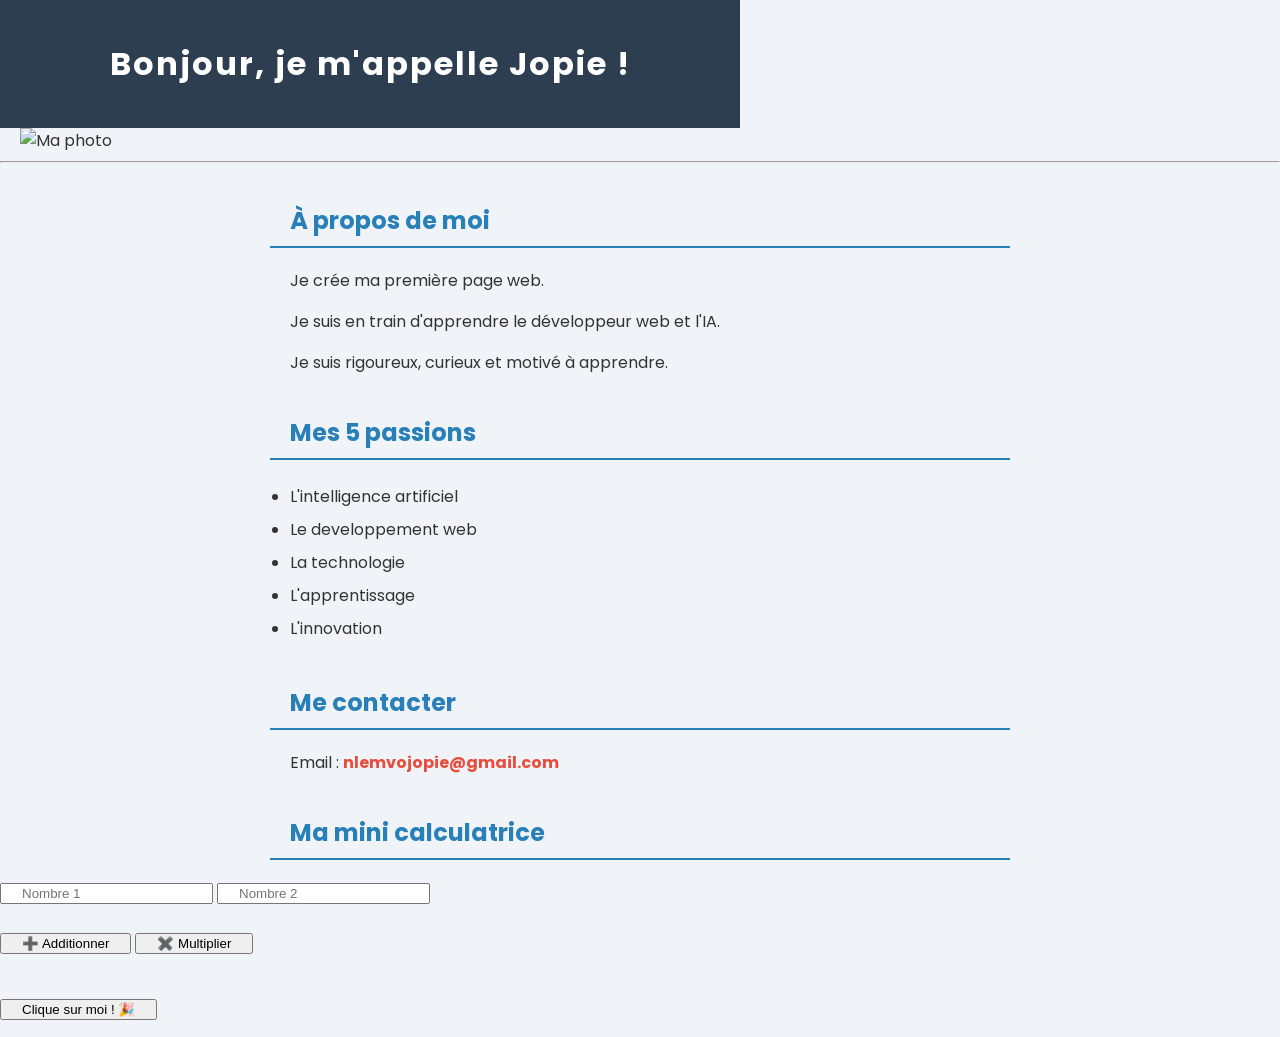
==== index.html @ d7982c97 "Premier commit - Ma carte de visite" ====
<!DOCTYPE html>
<html lang="en">
<head>
    <meta charset="UTF-8">
    <meta name="viewport" content="width=device-width, initial-scale=1.0">
    <title>Ma carte de visite</title>
    <link rel="stylesheet" href="style.css">
</head>
<body>
    <h1>Bonjour, je m'appelle Jopie !</h1>
    <img src="https://via.placeholder.com/150" alt="Ma photo">
    <hr>
    <h2>À propos de moi</h2>
    <p>Je crée ma première page web.</p>
    <p>Je suis en train d'apprendre le développeur web et l'IA.</p>
    <p>Je suis rigoureux, curieux et motivé à apprendre.</p>

    <h2>Mes 5 passions</h2>
    <ul>
        <li>L'intelligence artificiel</li>
        <li>Le developpement web</li>
        <li>La technologie</li>
        <li>L'apprentissage</li>
        <li>L'innovation</li>
    </ul>

    <h2>Me contacter</h2>
    <p>Email : <a href="mailto:nlemvojopie@gmail.com">nlemvojopie@gmail.com</a></p>

    <h2>Ma mini calculatrice</h2>
    <input id="nombre1" type="number" placeholder="Nombre 1">
    <input id="nombre2" type="number" placeholder="Nombre 2">
    <br><br>
    <button onclick="additionner()">➕ Additionner</button>
    <button onclick="multiplier()">✖️ Multiplier</button>
    <p id="resultat"></p>
    
    <br>
    <button id="monBouton" onclick="changerMessage()">
        Clique sur moi ! 🎉
    </button>
    <p id="messageSpecial"></p>

    <script src="script.js"></script>
</body>
</html>
---- style.css ----
@import url('https://fonts.googleapis.com/css2?family=Poppins:wght@300;400;600;700&display=swap');

/* Couleur de fond et police générale */
body {
    background-color: #f0f4f8;
    font-family: Arial, sans-serif;
    color: #333333;
    margin: 0;
    padding: 0;
}

/* Centrer tout le contenu */
h1, h2, p, ul {
    max-width: 700px;
    margin-left: auto;
    margin-right: auto;
}

/* Style du titre principal */
h1 {
    background-color: #2c3e50;
    color: white;
    text-align: center;
    padding: 40px;
    margin: 0;
}
/* Style des sous-titres */
h2 {
    color: #2980b9;
    border-bottom: 2px solid #2980b9;
    padding-bottom: 8px;
    margin-top: 40px;
}

/* Style des liens */
a {
    color: #e74c3c;
    text-decoration: none;
    font-weight: bold;
}

/* Effet au survol du lien */
a:hover {
    text-decoration: underline;
}
/* Google Font élégante */
@import url('https://fonts.googleapis.com/css2?family=Poppins:wght@300;400;600;700&display=swap');

body {
    font-family: 'Poppins', sans-serif;
}

/* Carte centrale avec ombre */
body > * {
    padding-left: 20px;
    padding-right: 20px;
}

/* Animation au survol des li */
li {
    padding: 4px 0;
    transition: padding-left 0.3s;
}

li:hover {
    padding-left: 12px;
    color: #2980b9;
    cursor: pointer;
}
/* Style du header */
h1 {
    letter-spacing: 2px;
    font-size: 2rem;
}
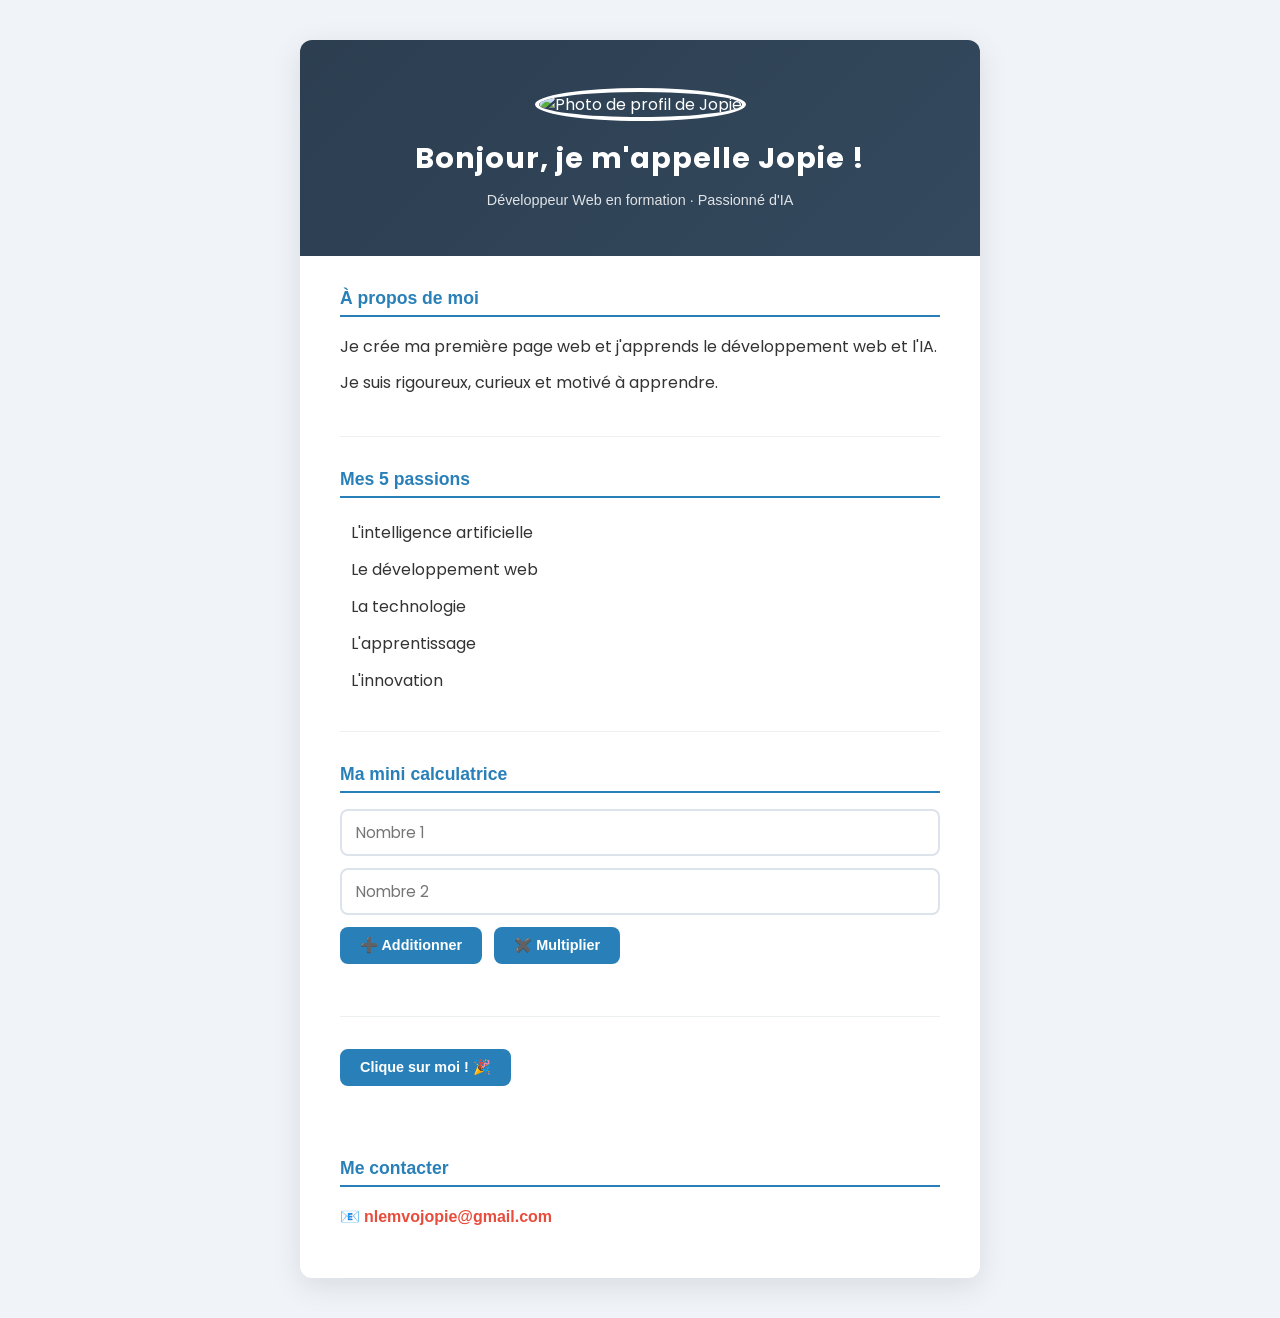
==== commit 5728d62b: "Amélioration du portfolio - design pro" ====
--- a/index.html
+++ b/index.html
@@ -1,46 +1,76 @@
 <!DOCTYPE html>
-<html lang="en">
+<html lang="fr">
 <head>
-    <meta charset="UTF-8">
-    <meta name="viewport" content="width=device-width, initial-scale=1.0">
-    <title>Ma carte de visite</title>
-    <link rel="stylesheet" href="style.css">
+  <meta charset="UTF-8">
+  <meta name="viewport" content="width=device-width, initial-scale=1.0">
+  <title>Jopie Nlemvo – Développeur Web</title>
+  <link rel="stylesheet" href="style.css">
 </head>
 <body>
-    <h1>Bonjour, je m'appelle Jopie !</h1>
-    <img src="https://via.placeholder.com/150" alt="Ma photo">
-    <hr>
-    <h2>À propos de moi</h2>
-    <p>Je crée ma première page web.</p>
-    <p>Je suis en train d'apprendre le développeur web et l'IA.</p>
-    <p>Je suis rigoureux, curieux et motivé à apprendre.</p>
 
-    <h2>Mes 5 passions</h2>
-    <ul>
-        <li>L'intelligence artificiel</li>
-        <li>Le developpement web</li>
-        <li>La technologie</li>
-        <li>L'apprentissage</li>
-        <li>L'innovation</li>
-    </ul>
+  <div class="carte">
 
-    <h2>Me contacter</h2>
-    <p>Email : <a href="mailto:nlemvojopie@gmail.com">nlemvojopie@gmail.com</a></p>
+    <!-- ✅ Header sémantique -->
+    <header>
+      <!-- ✅ Vraie photo (remplace l'URL par la tienne) -->
+      <img 
+        src="https://api.dicebear.com/7.x/initials/svg?seed=JN" 
+        alt="Photo de profil de Jopie"
+        class="avatar"
+      >
+      <h1>Bonjour, je m'appelle Jopie !</h1>
+      <p class="tagline">Développeur Web en formation · Passionné d'IA</p>
+    </header>
 
-    <h2>Ma mini calculatrice</h2>
-    <input id="nombre1" type="number" placeholder="Nombre 1">
-    <input id="nombre2" type="number" placeholder="Nombre 2">
-    <br><br>
-    <button onclick="additionner()">➕ Additionner</button>
-    <button onclick="multiplier()">✖️ Multiplier</button>
-    <p id="resultat"></p>
-    
-    <br>
-    <button id="monBouton" onclick="changerMessage()">
-        Clique sur moi ! 🎉
-    </button>
-    <p id="messageSpecial"></p>
+    <main>
 
-    <script src="script.js"></script>
+      <!-- ✅ Sections sémantiques -->
+      <section aria-label="À propos">
+        <h2>À propos de moi</h2>
+        <p>Je crée ma première page web et j'apprends le développement web et l'IA.</p>
+        <p>Je suis rigoureux, curieux et motivé à apprendre.</p>
+      </section>
+
+      <section aria-label="Passions">
+        <h2>Mes 5 passions</h2>
+        <ul>
+          <li>L'intelligence artificielle</li>
+          <li>Le développement web</li>
+          <li>La technologie</li>
+          <li>L'apprentissage</li>
+          <li>L'innovation</li>
+        </ul>
+      </section>
+
+      <section aria-label="Calculatrice">
+        <h2>Ma mini calculatrice</h2>
+        <div class="calculatrice">
+          <input id="nombre1" type="number" placeholder="Nombre 1">
+          <input id="nombre2" type="number" placeholder="Nombre 2">
+          <div class="boutons">
+            <!-- ✅ aria-label pour l'accessibilité -->
+            <button aria-label="Additionner les deux nombres" onclick="additionner()">➕ Additionner</button>
+            <button aria-label="Multiplier les deux nombres" onclick="multiplier()">✖️ Multiplier</button>
+          </div>
+          <p id="resultat"></p>
+        </div>
+      </section>
+
+      <section aria-label="Interaction">
+        <button id="monBouton" onclick="changerMessage()">Clique sur moi ! 🎉</button>
+        <p id="messageSpecial"></p>
+      </section>
+
+    </main>
+
+    <!-- ✅ Footer sémantique -->
+    <footer>
+      <h2>Me contacter</h2>
+      <p>📧 <a href="mailto:nlemvojopie@gmail.com">nlemvojopie@gmail.com</a></p>
+    </footer>
+
+  </div>
+
+  <script src="script.js"></script>
 </body>
 </html>
--- a/style.css
+++ b/style.css
@@ -1,74 +1,194 @@
+/* ✅ Import Google Font une seule fois */
 @import url('https://fonts.googleapis.com/css2?family=Poppins:wght@300;400;600;700&display=swap');
 
-/* Couleur de fond et police générale */
-body {
-    background-color: #f0f4f8;
-    font-family: Arial, sans-serif;
-    color: #333333;
-    margin: 0;
-    padding: 0;
+/* ✅ Variables CSS pour une palette cohérente */
+:root {
+  --primary:    #2c3e50;
+  --accent:     #2980b9;
+  --danger:     #e74c3c;
+  --bg:         #f0f4f8;
+  --card-bg:    #ffffff;
+  --text:       #333333;
+  --radius:     12px;
 }
 
-/* Centrer tout le contenu */
-h1, h2, p, ul {
-    max-width: 700px;
-    margin-left: auto;
-    margin-right: auto;
+/* ✅ Reset propre */
+*, *::before, *::after {
+  box-sizing: border-box;
+  margin: 0;
+  padding: 0;
 }
 
-/* Style du titre principal */
-h1 {
-    background-color: #2c3e50;
-    color: white;
-    text-align: center;
-    padding: 40px;
-    margin: 0;
-}
-/* Style des sous-titres */
-h2 {
-    color: #2980b9;
-    border-bottom: 2px solid #2980b9;
-    padding-bottom: 8px;
-    margin-top: 40px;
+body {
+  background-color: var(--bg);
+  font-family: 'Poppins', sans-serif;
+  color: var(--text);
+  min-height: 100vh;
+  display: flex;
+  justify-content: center;
+  align-items: flex-start;
+  padding: 40px 16px;
 }
 
-/* Style des liens */
-a {
-    color: #e74c3c;
-    text-decoration: none;
-    font-weight: bold;
+/* ✅ Carte centrale avec ombre */
+.carte {
+  background: var(--card-bg);
+  max-width: 680px;
+  width: 100%;
+  border-radius: var(--radius);
+  box-shadow: 0 8px 30px rgba(0, 0, 0, 0.1);
+  overflow: hidden;
 }
 
-/* Effet au survol du lien */
-a:hover {
-    text-decoration: underline;
-}
-/* Google Font élégante */
-@import url('https://fonts.googleapis.com/css2?family=Poppins:wght@300;400;600;700&display=swap');
-
-body {
-    font-family: 'Poppins', sans-serif;
+/* ✅ Header avec dégradé */
+header {
+  background: linear-gradient(135deg, var(--primary), #34495e);
+  color: white;
+  text-align: center;
+  padding: 48px 32px 36px;
 }
 
-/* Carte centrale avec ombre */
-body > * {
-    padding-left: 20px;
-    padding-right: 20px;
+/* ✅ Avatar rond et propre */
+.avatar {
+  width: 100px;
+  height: 100px;
+  border-radius: 50%;
+  border: 4px solid white;
+  margin-bottom: 16px;
+  object-fit: cover;
 }
 
-/* Animation au survol des li */
+h1 {
+  font-size: 1.8rem;
+  font-weight: 700;
+  letter-spacing: 1px;
+}
+
+.tagline {
+  font-size: 0.9rem;
+  font-weight: 300;
+  opacity: 0.85;
+  margin-top: 8px;
+}
+
+/* Sections */
+main, footer {
+  padding: 0 40px;
+}
+
+section {
+  padding: 32px 0;
+  border-bottom: 1px solid #ecf0f1;
+}
+
+section:last-child {
+  border-bottom: none;
+}
+
+h2 {
+  color: var(--accent);
+  font-size: 1.1rem;
+  font-weight: 600;
+  border-bottom: 2px solid var(--accent);
+  padding-bottom: 6px;
+  margin-bottom: 16px;
+}
+
+p {
+  line-height: 1.7;
+  margin-bottom: 8px;
+}
+
+/* ✅ Liste avec animation au hover */
+ul {
+  list-style: none;
+  padding: 0;
+}
+
 li {
-    padding: 4px 0;
-    transition: padding-left 0.3s;
+  padding: 6px 0 6px 0;
+  transition: padding-left 0.25s, color 0.25s;
+  border-left: 3px solid transparent;
+  padding-left: 8px;
 }
 
 li:hover {
-    padding-left: 12px;
-    color: #2980b9;
-    cursor: pointer;
+  padding-left: 16px;
+  color: var(--accent);
+  border-left-color: var(--accent);
+  cursor: default;
 }
-/* Style du header */
-h1 {
-    letter-spacing: 2px;
-    font-size: 2rem;
+
+/* ✅ Boutons redessinés */
+button {
+  background-color: var(--accent);
+  color: white;
+  border: none;
+  border-radius: 8px;
+  padding: 10px 20px;
+  font-family: 'Poppins', sans-serif;
+  font-size: 0.9rem;
+  font-weight: 600;
+  cursor: pointer;
+  transition: background 0.2s, transform 0.1s;
+}
+
+button:hover {
+  background-color: #1a6fa0;
+  transform: translateY(-2px);
+}
+
+button:active {
+  transform: translateY(0);
+}
+
+/* Calculatrice */
+.calculatrice {
+  display: flex;
+  flex-direction: column;
+  gap: 12px;
+}
+
+.boutons {
+  display: flex;
+  gap: 12px;
+  flex-wrap: wrap;
+}
+
+input[type="number"] {
+  border: 2px solid #dde3ea;
+  border-radius: 8px;
+  padding: 10px 14px;
+  font-family: 'Poppins', sans-serif;
+  font-size: 0.95rem;
+  width: 100%;
+  transition: border-color 0.2s;
+  outline: none;
+}
+
+input[type="number"]:focus {
+  border-color: var(--accent);
+}
+
+#resultat {
+  font-weight: 600;
+  color: var(--accent);
+  font-size: 1rem;
+}
+
+/* Liens */
+a {
+  color: var(--danger);
+  text-decoration: none;
+  font-weight: 600;
+}
+
+a:hover {
+  text-decoration: underline;
+}
+
+/* Footer */
+footer {
+  padding-bottom: 40px;
+  padding-top: 32px;
 }
